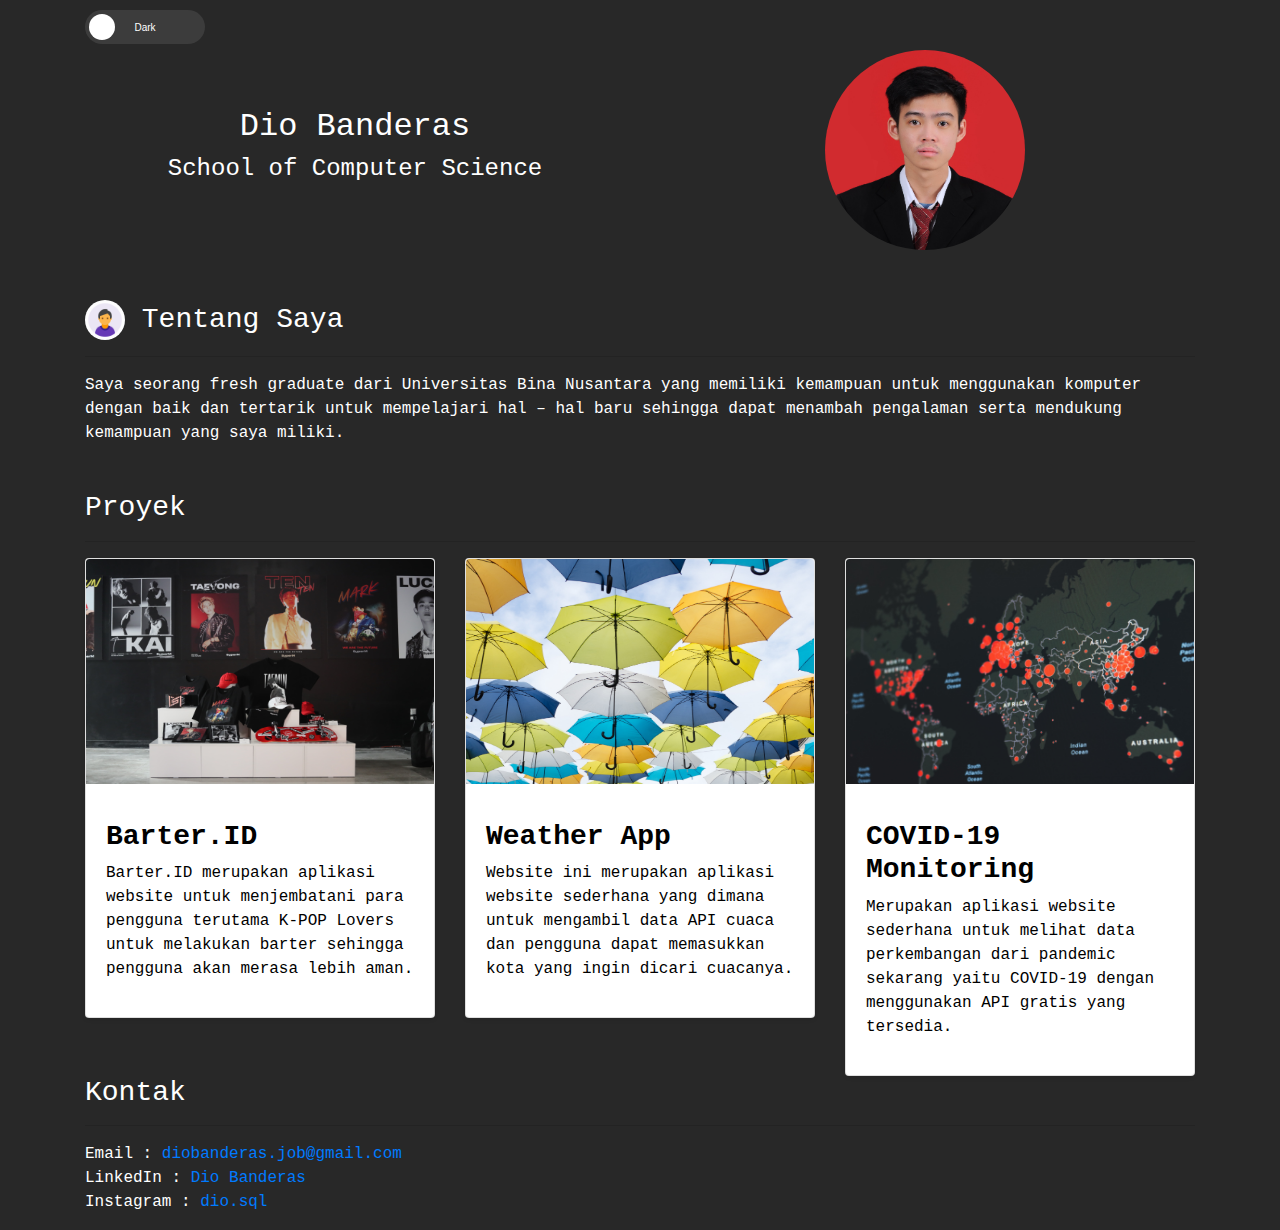
==== index.html @ d7c3e29a "Add files via upload" ====
<!DOCTYPE html>
<html lang="en">
<head>
    <meta charset="UTF-8">
    <meta http-equiv="X-UA-Compatible" content="IE=edge">
    <meta name="viewport" content="width=device-width, initial-scale=1.0">
    <link rel="stylesheet" href="https://cdn.jsdelivr.net/npm/bootstrap@4.3.1/dist/css/bootstrap.min.css" integrity="sha384-ggOyR0iXCbMQv3Xipma34MD+dH/1fQ784/j6cY/iJTQUOhcWr7x9JvoRxT2MZw1T" crossorigin="anonymous">
    <script src="script.js"></script>
    <link rel="stylesheet" href="style.css">
    <title>Landing Page</title>
</head>
<body>
    <div class="atas" id="atas">
      <div class="container">
        <label class="switch">
          <input type="checkbox" onclick="toggle_function()">
          <span class="slider"></span>
        </label>
          <text style="display: none;" id="appreance_toggle" onclick="toggle_function()">Dark Mode</text>
            <div class="row text-c">
                <div class="col align-self-center">
                    <h2>Dio Banderas</h2>
                    <h4>School of Computer Science</h4>
                </div>
                <div class="col align-self-center">
                    <img src="Image/228 - 365 Dio.jpg" alt="Dio Banderas" width="200px" height="200px" id="dio-profile">
                </div>
            </div>
        </div>
    </div>
    <div class="tengah" id="tengah">
        <div class="container">
            <div class="row">
                <div class="col">
                    <h3><img src="./Image/icons8-male-user.gif" alt="about-icon" width="40px" height="40px" style="border-radius: 50%;"> Tentang Saya</h3>
                    <hr>
                    <p>
                        Saya seorang fresh graduate dari Universitas Bina Nusantara yang memiliki kemampuan untuk menggunakan komputer dengan baik dan tertarik untuk mempelajari hal – hal baru sehingga dapat menambah pengalaman serta mendukung kemampuan yang saya miliki.
                    </p>
                </div>
            </div>
            <div class="row gap-atas">
                <div class="col-md-12">
                    <h3><!--<img src="./Image/icons8-task.gif" alt="project-icon" height="40px" width="40px" style="border-radius: 5px;">--> Proyek</h3>
                    <hr>
                    <div class="row" id="tes-grid">
                        <div class="col-md-4 mb-4" id="item-1">
                          <a href="http://barteridonline.000webhostapp.com/" style="text-decoration: none; color: black;">
                            <div class="card shadow-sm card-item">
                              <img class="bd-placeholder-img card-img-top img-hover" width="100%" height="225" src="Image/joel-muniz-aJe1a2ZpubA-unsplash.jpg" role="img" aria-label="Placeholder: Thumbnail" preserveAspectRatio="xMidYMid slice" focusable="false"><title>Placeholder</title><rect width="100%" height="100%" fill="#55595c"/>
                              <div class="card-body">
                                <p class="card-text">
                                  <b><h3>Barter.ID</h3></b>
                                  Barter.ID merupakan aplikasi website untuk menjembatani para pengguna terutama K-POP Lovers untuk melakukan barter sehingga pengguna akan merasa lebih aman.
                                </p>
                              </div>
                            </div>
                          </a>
                        </div>
                        <div class="col-md-4" id="item-2">
                          <a href="weather.html" style="text-decoration: none; color: black;">
                            <div class="card shadow-sm card-item">
                              <img class="bd-placeholder-img card-img-top img-hover" width="100%" height="225" src="Image/wim-van-t-einde-uj7eb7CgqRk-unsplash.jpg" role="img" aria-label="Placeholder: Thumbnail" preserveAspectRatio="xMidYMid slice" focusable="false"><title>Placeholder</title><rect width="100%" height="100%" fill="#55595c"/>
                  
                              <div class="card-body">
                                <p class="card-text">
                                  <b><h3>Weather App</h3></b>
                                  Website ini merupakan aplikasi website sederhana yang dimana untuk mengambil data API cuaca dan pengguna dapat memasukkan kota yang ingin
                                    dicari cuacanya.
                                </p>
                              </div>
                            </div>
                          </a>
                        </div>
                        <div class="col-md-4" id="item-3">
                          <a href="covid.html" style="text-decoration: none; color: black;">
                            <div class="card shadow-sm card-item">
                              <img class="bd-placeholder-img card-img-top img-hover" width="100%" height="225" src="Image/martin-sanchez-j2c7yf223Mk-unsplash.jpg" role="img" aria-label="Placeholder: Thumbnail" preserveAspectRatio="xMidYMid slice" focusable="false"><title>Placeholder</title><rect width="100%" height="100%" fill="#55595c"/>
                  
                              <div class="card-body">
                                <p class="card-text">
                                  <b><h3>COVID-19 Monitoring</h3></b>
                                  Merupakan aplikasi website sederhana untuk melihat data perkembangan dari pandemic sekarang yaitu COVID-19 dengan menggunakan
                                    API gratis yang tersedia.
                                </p>
                              </div>
                            </div>
                          </a>
                        </div>
                    </div>
                </div>
            </div>
        </div>
    </div>
    <div class="bawah" id="bawah">
        <div class="container">
            <div class="row">
                <div class="col">
                    <h3> <!--<img src="./Image/icons8-phonelink-ring.gif" alt="contact-icon" height="40px" width="40px" style="border-radius: 5px;">--> Kontak</h3>
                    <hr>
                    <p>
                        Email : <a href="mailto:diobanderas.job@gmail.com">diobanderas.job@gmail.com</a><br>
                        LinkedIn : <a href="https://www.linkedin.com/in/dio-banderas-283815222/">Dio Banderas</a><br>
                        Instagram : <a href="https://www.instagram.com/dio.sql/">dio.sql</a><br>
                    </p>
                </div>
            </div>
        </div>
    </div>
</body>
</html>
---- style.css ----
*{
    padding: 0px;
    margin: 0px;
    font-family: monospace;
}

#appreance_toggle{
  position: relative;
  margin-top: 25px;
}

.atas{
    width: 100%;
    height: 300px;
    background-color: #282828;
    color: white;
}

.text-c{
  text-align: center;
}

.skill{
  color: black;
}

.tengah{
  background-color: #282828;
    color: white;
}

.tengah #tes-grid{
  color: black;
}

.bawah{
  background-color: #282828;
    color: white;
}

.gap-atas{
  margin-top: 30px;
}

.container > .row > .col > #dio-profile {
    border-radius: 50%;
}

.card{
  overflow: hidden;
}

/*hover class img-hover*/
.img-hover:hover {
    transform: scale(1.1);
    transition: 0.5s;
    opacity: 0.8;
}

.bd-placeholder-img {
    font-size: 1.125rem;
    text-anchor: middle;
    -webkit-user-select: none;
    -moz-user-select: none;
    user-select: none;
}
@media (min-width: 768px) {
  .bd-placeholder-img-lg {
    font-size: 3.5rem;
  }
}

@media (max-width: 768px) {
  .atas{
    height: 370px;
  }
  #tes-grid{
    display: grid;
  }
  #item-3{
    margin-top: 25px;
  }
  .bawah > .container > .row > .col{
    margin-top: 30px;
  }
}


/*toggle css*/
/* From uiverse.io by @victoryamaykin */
.switch {
  position: relative;
  display: inline-block;
  width: 120px;
  height: 34px;
  top: 10px;
 }
 
 .switch input {
  display: none;
 }
 
 .slider {
  position: absolute;
  cursor: pointer;
  top: 0;
  left: 0;
  right: 0;
  bottom: 0;
  background-color: #3C3C3C;
  -webkit-transition: .4s;
  transition: .4s;
  border-radius: 34px;
 }
 
 .slider:before {
  position: absolute;
  content: "";
  height: 26px;
  width: 26px;
  left: 4px;
  bottom: 4px;
  background-color: white;
  -webkit-transition: .4s;
  transition: .4s;
  border-radius: 50%;
 }
 
 input:checked + .slider {
  background-color: #0E6EB8;
 }
 
 input:focus + .slider {
  box-shadow: 0 0 1px #2196F3;
 }
 
 input:checked + .slider:before {
  -webkit-transform: translateX(26px);
  -ms-transform: translateX(26px);
  transform: translateX(85px);
 }
 
 /*------ ADDED CSS ---------*/
 .slider:after {
  content: 'Dark';
  color: white;
  display: block;
  position: absolute;
  transform: translate(-50%,-50%);
  top: 50%;
  left: 50%;
  font-size: 10px;
  font-family: Verdana, sans-serif;
 }
 
 input:checked + .slider:after {
  content: 'Light';
 }
 
 /*--------- END --------*/
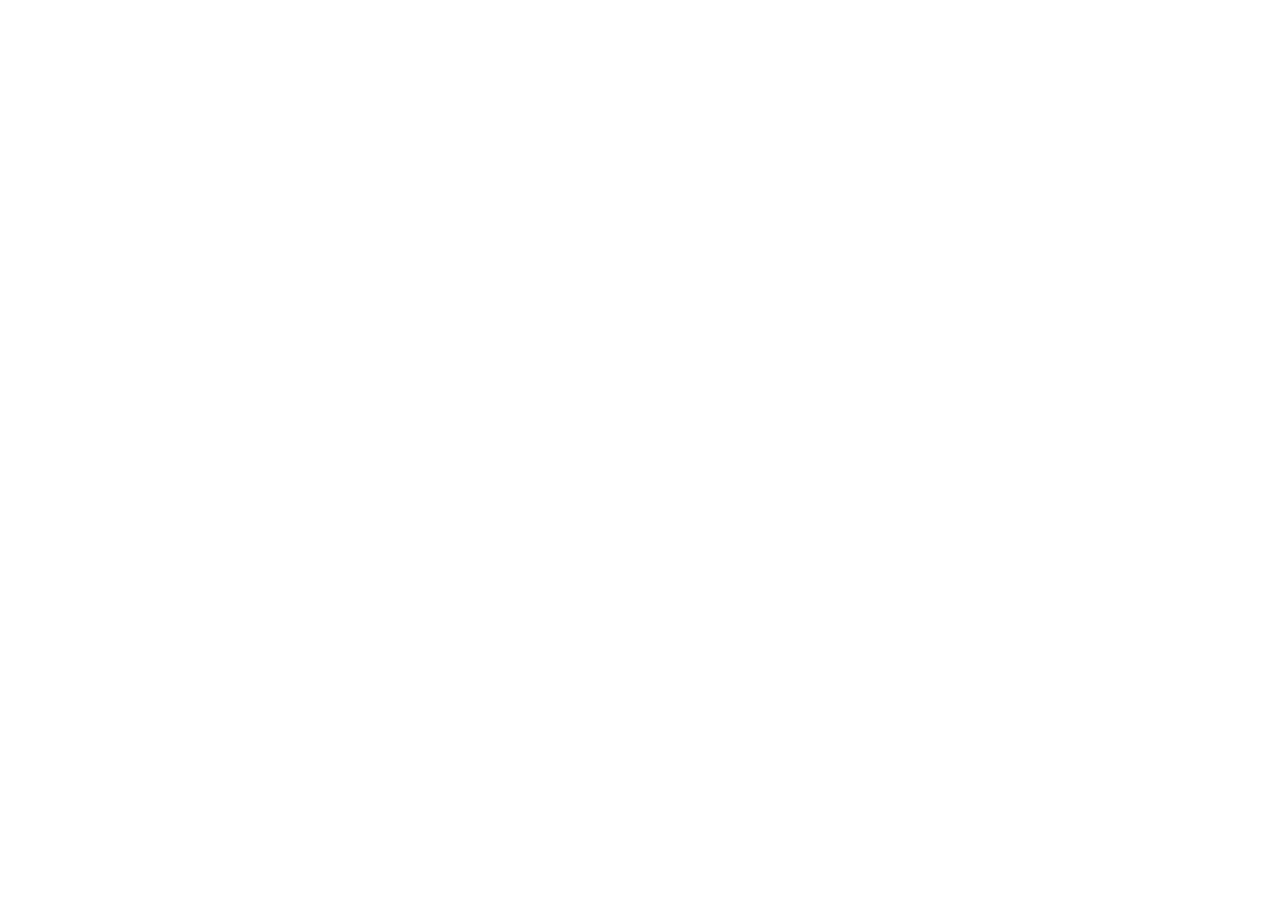
==== commit 0bfc64c3: "Update index.html" ====
--- a/index.html
+++ b/index.html
@@ -2,110 +2,10 @@
 <html lang="en">
 <head>
     <meta charset="UTF-8">
-    <meta http-equiv="X-UA-Compatible" content="IE=edge">
     <meta name="viewport" content="width=device-width, initial-scale=1.0">
-    <link rel="stylesheet" href="https://cdn.jsdelivr.net/npm/bootstrap@4.3.1/dist/css/bootstrap.min.css" integrity="sha384-ggOyR0iXCbMQv3Xipma34MD+dH/1fQ784/j6cY/iJTQUOhcWr7x9JvoRxT2MZw1T" crossorigin="anonymous">
-    <script src="script.js"></script>
-    <link rel="stylesheet" href="style.css">
-    <title>Landing Page</title>
+    <title>Document</title>
 </head>
 <body>
-    <div class="atas" id="atas">
-      <div class="container">
-        <label class="switch">
-          <input type="checkbox" onclick="toggle_function()">
-          <span class="slider"></span>
-        </label>
-          <text style="display: none;" id="appreance_toggle" onclick="toggle_function()">Dark Mode</text>
-            <div class="row text-c">
-                <div class="col align-self-center">
-                    <h2>Dio Banderas</h2>
-                    <h4>School of Computer Science</h4>
-                </div>
-                <div class="col align-self-center">
-                    <img src="Image/228 - 365 Dio.jpg" alt="Dio Banderas" width="200px" height="200px" id="dio-profile">
-                </div>
-            </div>
-        </div>
-    </div>
-    <div class="tengah" id="tengah">
-        <div class="container">
-            <div class="row">
-                <div class="col">
-                    <h3><img src="./Image/icons8-male-user.gif" alt="about-icon" width="40px" height="40px" style="border-radius: 50%;"> Tentang Saya</h3>
-                    <hr>
-                    <p>
-                        Saya seorang fresh graduate dari Universitas Bina Nusantara yang memiliki kemampuan untuk menggunakan komputer dengan baik dan tertarik untuk mempelajari hal – hal baru sehingga dapat menambah pengalaman serta mendukung kemampuan yang saya miliki.
-                    </p>
-                </div>
-            </div>
-            <div class="row gap-atas">
-                <div class="col-md-12">
-                    <h3><!--<img src="./Image/icons8-task.gif" alt="project-icon" height="40px" width="40px" style="border-radius: 5px;">--> Proyek</h3>
-                    <hr>
-                    <div class="row" id="tes-grid">
-                        <div class="col-md-4 mb-4" id="item-1">
-                          <a href="http://barteridonline.000webhostapp.com/" style="text-decoration: none; color: black;">
-                            <div class="card shadow-sm card-item">
-                              <img class="bd-placeholder-img card-img-top img-hover" width="100%" height="225" src="Image/joel-muniz-aJe1a2ZpubA-unsplash.jpg" role="img" aria-label="Placeholder: Thumbnail" preserveAspectRatio="xMidYMid slice" focusable="false"><title>Placeholder</title><rect width="100%" height="100%" fill="#55595c"/>
-                              <div class="card-body">
-                                <p class="card-text">
-                                  <b><h3>Barter.ID</h3></b>
-                                  Barter.ID merupakan aplikasi website untuk menjembatani para pengguna terutama K-POP Lovers untuk melakukan barter sehingga pengguna akan merasa lebih aman.
-                                </p>
-                              </div>
-                            </div>
-                          </a>
-                        </div>
-                        <div class="col-md-4" id="item-2">
-                          <a href="weather.html" style="text-decoration: none; color: black;">
-                            <div class="card shadow-sm card-item">
-                              <img class="bd-placeholder-img card-img-top img-hover" width="100%" height="225" src="Image/wim-van-t-einde-uj7eb7CgqRk-unsplash.jpg" role="img" aria-label="Placeholder: Thumbnail" preserveAspectRatio="xMidYMid slice" focusable="false"><title>Placeholder</title><rect width="100%" height="100%" fill="#55595c"/>
-                  
-                              <div class="card-body">
-                                <p class="card-text">
-                                  <b><h3>Weather App</h3></b>
-                                  Website ini merupakan aplikasi website sederhana yang dimana untuk mengambil data API cuaca dan pengguna dapat memasukkan kota yang ingin
-                                    dicari cuacanya.
-                                </p>
-                              </div>
-                            </div>
-                          </a>
-                        </div>
-                        <div class="col-md-4" id="item-3">
-                          <a href="covid.html" style="text-decoration: none; color: black;">
-                            <div class="card shadow-sm card-item">
-                              <img class="bd-placeholder-img card-img-top img-hover" width="100%" height="225" src="Image/martin-sanchez-j2c7yf223Mk-unsplash.jpg" role="img" aria-label="Placeholder: Thumbnail" preserveAspectRatio="xMidYMid slice" focusable="false"><title>Placeholder</title><rect width="100%" height="100%" fill="#55595c"/>
-                  
-                              <div class="card-body">
-                                <p class="card-text">
-                                  <b><h3>COVID-19 Monitoring</h3></b>
-                                  Merupakan aplikasi website sederhana untuk melihat data perkembangan dari pandemic sekarang yaitu COVID-19 dengan menggunakan
-                                    API gratis yang tersedia.
-                                </p>
-                              </div>
-                            </div>
-                          </a>
-                        </div>
-                    </div>
-                </div>
-            </div>
-        </div>
-    </div>
-    <div class="bawah" id="bawah">
-        <div class="container">
-            <div class="row">
-                <div class="col">
-                    <h3> <!--<img src="./Image/icons8-phonelink-ring.gif" alt="contact-icon" height="40px" width="40px" style="border-radius: 5px;">--> Kontak</h3>
-                    <hr>
-                    <p>
-                        Email : <a href="mailto:diobanderas.job@gmail.com">diobanderas.job@gmail.com</a><br>
-                        LinkedIn : <a href="https://www.linkedin.com/in/dio-banderas-283815222/">Dio Banderas</a><br>
-                        Instagram : <a href="https://www.instagram.com/dio.sql/">dio.sql</a><br>
-                    </p>
-                </div>
-            </div>
-        </div>
-    </div>
+    <iframe title="testing" width="600" height="373.5" src="https://app.powerbi.com/view?r=eyJrIjoiZTI0YjRiOGItZmFiOS00NDk3LTlmMzAtMmYwOWY5NzYyMDk3IiwidCI6IjM0ODViOTYzLTgyYmEtNGE2Zi04MTBmLWI1Y2MyMjZmZjg5OCIsImMiOjEwfQ%3D%3D" frameborder="0" allowFullScreen="true"></iframe>
 </body>
 </html>
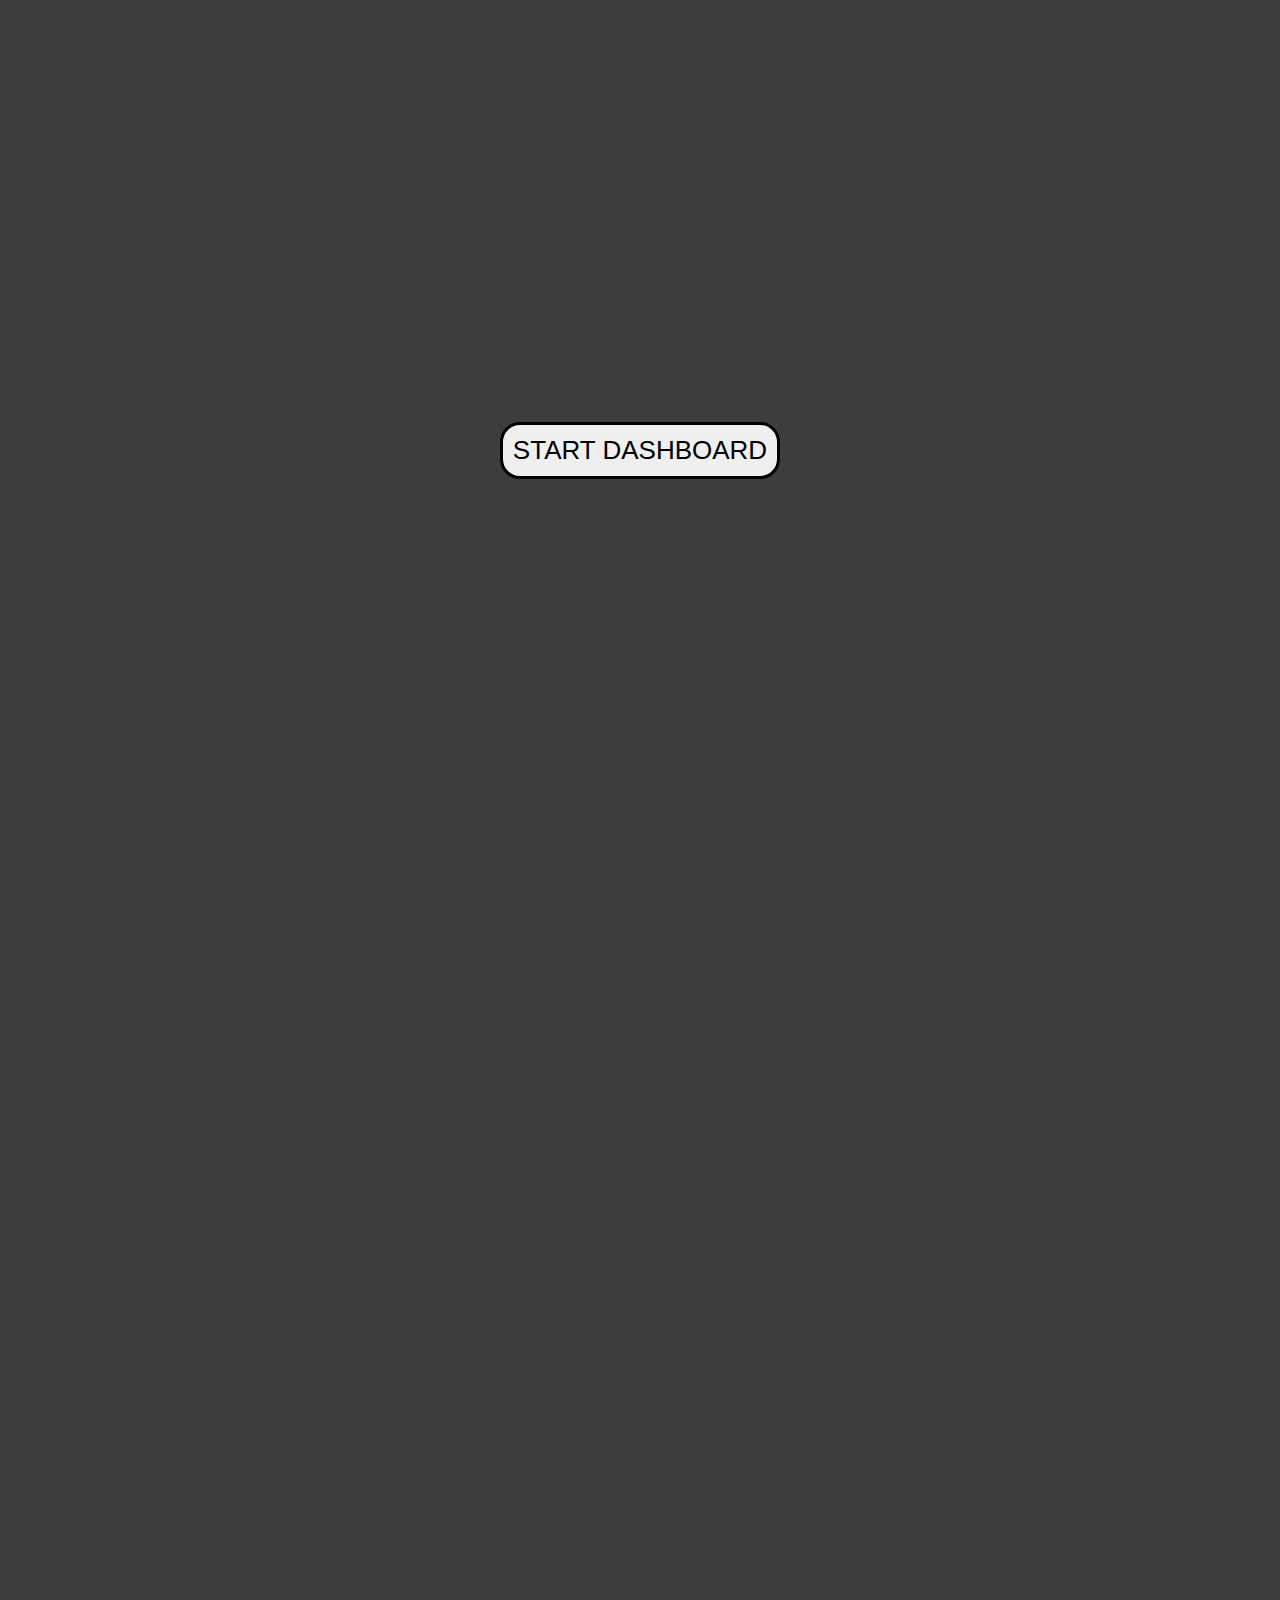
==== commit 13e88220: "Add files via upload" ====
--- a/index.html
+++ b/index.html
@@ -4,8 +4,133 @@
     <meta charset="UTF-8">
     <meta name="viewport" content="width=device-width, initial-scale=1.0">
     <title>Document</title>
+    <style>
+        body{
+            margin: 0;
+            padding: 0;
+            height: auto;
+            width: 100vw;
+            background-color: #3d3d3d;
+            overflow: hidden;
+        }
+        
+        .button{
+            padding: 10px;
+            font-size: 26px;
+            border-radius: 20px;
+            border: solid 3px black;
+            transition: 0.3s;
+        }
+
+        .button:hover{
+            border: solid 5px black;
+            
+        }
+    </style>
 </head>
 <body>
-    <iframe title="testing" width="600" height="373.5" src="https://app.powerbi.com/view?r=eyJrIjoiZTI0YjRiOGItZmFiOS00NDk3LTlmMzAtMmYwOWY5NzYyMDk3IiwidCI6IjM0ODViOTYzLTgyYmEtNGE2Zi04MTBmLWI1Y2MyMjZmZjg5OCIsImMiOjEwfQ%3D%3D" frameborder="0" allowFullScreen="true"></iframe>
+    <div class="start" id="start" style="height: 100vh; display: flex; justify-content: center; align-items: center;">
+        <button onclick="Start()" class="button">START DASHBOARD</button>
+    </div>
+
+    <div class="Dashboard" id="Dashboard">
+        <div class="page1" id="page1" style="height: 100vh;">
+            <iframe width="100%" height="100%" src="https://app.powerbi.com/reportEmbed?reportId=9178bce2-6270-4099-b625-aa5683039d3d&autoAuth=true&filterPaneEnabled=false&navContentPaneEnabled=false&pageName=2f0eaccc04a927c77c2b&ctid=df225f27-4dfa-4323-b602-4ff986b75ec6" frameborder="0" allowFullScreen="true"></iframe>
+        </div>
+
+        <div class="page2" id="page2" style="height: 100vh;">
+            <iframe width="100%" height="100%" src="https://app.powerbi.com/reportEmbed?reportId=9178bce2-6270-4099-b625-aa5683039d3d&autoAuth=true&filterPaneEnabled=false&navContentPaneEnabled=false&pageName=35926ee5691dde057f14&ctid=df225f27-4dfa-4323-b602-4ff986b75ec6" frameborder="0" allowFullScreen="true"></iframe>
+        </div>
+
+        <div class="page3" id="page3" style="height: 100vh;">
+            <iframe width="100%" height="100%" src="https://app.powerbi.com/reportEmbed?reportId=9178bce2-6270-4099-b625-aa5683039d3d&autoAuth=true&filterPaneEnabled=false&navContentPaneEnabled=false&pageName=a8d8d35651dcaf880237&ctid=df225f27-4dfa-4323-b602-4ff986b75ec6" frameborder="0" allowFullScreen="true"></iframe>
+        </div>
+
+        <div class="page4" id="page4" style="height: 100vh;">
+            <iframe width="100%" height="100%" src="https://app.powerbi.com/reportEmbed?reportId=9178bce2-6270-4099-b625-aa5683039d3d&autoAuth=true&filterPaneEnabled=false&navContentPaneEnabled=false&pageName=22439338fce21351fefc&ctid=df225f27-4dfa-4323-b602-4ff986b75ec6" frameborder="0" allowFullScreen="true"></iframe>
+        </div>
+
+        <div class="page5" id="page5" style="height: 100vh;">
+            <iframe width="100%" height="100%" src="https://app.powerbi.com/reportEmbed?reportId=9178bce2-6270-4099-b625-aa5683039d3d&autoAuth=true&filterPaneEnabled=false&navContentPaneEnabled=false&pageName=91155179cadf7ab85ed6&ctid=df225f27-4dfa-4323-b602-4ff986b75ec6" frameborder="0" allowFullScreen="true"></iframe>
+        </div>
+
+        <div class="page6" id="page6" style="height: 100vh;">
+            <iframe width="100%" height="100%" src="https://app.powerbi.com/reportEmbed?reportId=9178bce2-6270-4099-b625-aa5683039d3d&autoAuth=true&filterPaneEnabled=false&navContentPaneEnabled=false&pageName=29f549a55bc8dfe6e702&ctid=df225f27-4dfa-4323-b602-4ff986b75ec6" frameborder="0" allowFullScreen="true"></iframe>
+        </div>
+
+        <div class="page7" id="page7" style="height: 100vh;">
+            <iframe width="100%" height="100%" src="https://app.powerbi.com/reportEmbed?reportId=9178bce2-6270-4099-b625-aa5683039d3d&autoAuth=true&filterPaneEnabled=false&navContentPaneEnabled=false&pageName=4f166b7a7ce81f4381aa&ctid=df225f27-4dfa-4323-b602-4ff986b75ec6" frameborder="0" allowFullScreen="true"></iframe>
+        </div>
+
+        <div class="page8" id="page8" style="height: 100vh;">
+            <iframe width="100%" height="100%" src="https://app.powerbi.com/reportEmbed?reportId=9178bce2-6270-4099-b625-aa5683039d3d&autoAuth=true&filterPaneEnabled=false&navContentPaneEnabled=false&pageName=4559cbd4c812d04cca5b&ctid=df225f27-4dfa-4323-b602-4ff986b75ec6" frameborder="0" allowFullScreen="true"></iframe>
+        </div>
+
+        <div class="page9" id="page9" style="height: 100vh;">
+            <iframe width="100%" height="100%" src="https://app.powerbi.com/reportEmbed?reportId=9178bce2-6270-4099-b625-aa5683039d3d&autoAuth=true&filterPaneEnabled=false&navContentPaneEnabled=false&pageName=0a23e46ce2ceab3a7d7d&ctid=df225f27-4dfa-4323-b602-4ff986b75ec6" frameborder="0" allowFullScreen="true"></iframe>
+        </div>
+
+        <div class="page10" id="page10" style="height: 100vh;">
+            <iframe width="100%" height="100%" src="https://app.powerbi.com/reportEmbed?reportId=9178bce2-6270-4099-b625-aa5683039d3d&autoAuth=true&filterPaneEnabled=false&navContentPaneEnabled=false&pageName=6621f8ed1757109fb6b1&ctid=df225f27-4dfa-4323-b602-4ff986b75ec6" frameborder="0" allowFullScreen="true"></iframe>
+        </div>
+
+        <div class="page11" id="page11" style="height: 100vh;">
+            <iframe width="100%" height="100%" src="https://app.powerbi.com/reportEmbed?reportId=9178bce2-6270-4099-b625-aa5683039d3d&autoAuth=true&filterPaneEnabled=false&navContentPaneEnabled=false&pageName=667f122e34e17c6be422&ctid=df225f27-4dfa-4323-b602-4ff986b75ec6" frameborder="0" allowFullScreen="true"></iframe>
+        </div>
+
+        <div class="page12" id="page12" style="height: 100vh;">
+            <iframe width="100%" height="100%" src="https://app.powerbi.com/reportEmbed?reportId=9178bce2-6270-4099-b625-aa5683039d3d&autoAuth=true&filterPaneEnabled=false&navContentPaneEnabled=false&pageName=dbab303ecc2926e4ed5d&ctid=df225f27-4dfa-4323-b602-4ff986b75ec6" frameborder="0" allowFullScreen="true"></iframe>
+        </div>
+
+        <div class="page13" id="page13" style="height: 100vh;">
+            <iframe width="100%" height="100%" src="https://app.powerbi.com/reportEmbed?reportId=9178bce2-6270-4099-b625-aa5683039d3d&autoAuth=true&filterPaneEnabled=false&navContentPaneEnabled=false&pageName=0edd5011dd38151f1819&ctid=df225f27-4dfa-4323-b602-4ff986b75ec6" frameborder="0" allowFullScreen="true"></iframe>
+        </div>
+    </div>
+    
+    <script>
+        var JumlahPage = 13; /*jumlah halaman*/
+        var SlideTime = 30000; /*in ms*/
+        var JumlahLoop = 1; /*berapa kali loop untuk refresh lagi*/
+
+
+        var Position = 2;
+        var TempLoop = 0;
+
+        const DashboardContent = document.getElementById("Dashboard").innerHTML;
+
+        function Run(){
+            if (TempLoop >= JumlahLoop){
+                // location.reload();
+                document.getElementById("Dashboard").innerHTML = DashboardContent;
+                Position = 2;
+                TempLoop = 0;
+            }else{
+                if(Position > JumlahPage){
+                    document.getElementById("page"+JumlahPage).style.display = "none";
+                    document.getElementById("page1").style.display = "block";
+                    Position = 2;
+                }else if (Position > 1){
+                    document.getElementById("page"+(Position-1)).style.display = "none";
+                    document.getElementById("page"+Position).style.display = "block";
+                    Position = Position + 1;
+                }
+            }
+
+            if(Position === JumlahPage + 1){
+                TempLoop = TempLoop + 1;
+            }
+            
+            console.log(Position);
+            console.log(TempLoop);
+        }
+
+        function Start(){
+            document.getElementById("start").style.display = "none";
+            
+            document.getElementById("Dashboard").requestFullscreen();
+
+            setInterval(Run,SlideTime);
+        }
+    </script>
 </body>
-</html>
+</html>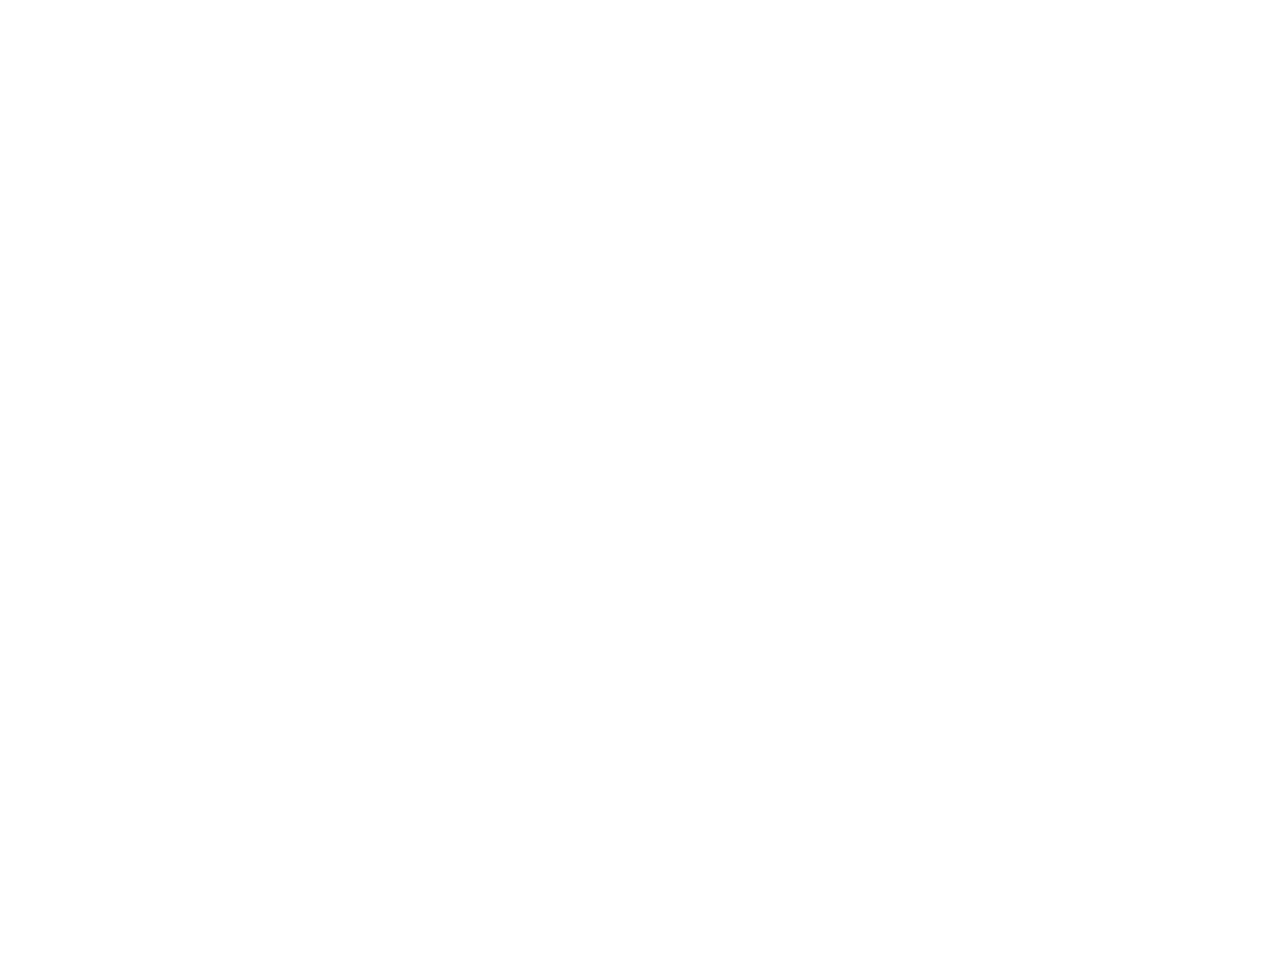
==== commit c9e1b1c6: "Add files via upload" ====
--- a/index.html
+++ b/index.html
@@ -3,134 +3,64 @@
 <head>
     <meta charset="UTF-8">
     <meta name="viewport" content="width=device-width, initial-scale=1.0">
-    <title>Document</title>
+    <title>Dashboard Management</title>
     <style>
         body{
-            margin: 0;
-            padding: 0;
-            height: auto;
-            width: 100vw;
-            background-color: #3d3d3d;
+            margin: 0px;
+            padding: 0px;
             overflow: hidden;
         }
-        
-        .button{
-            padding: 10px;
-            font-size: 26px;
-            border-radius: 20px;
-            border: solid 3px black;
-            transition: 0.3s;
+        .container{
+            height: 108.5vh;
+            width: 100%;
+            overflow: hidden;
         }
-
-        .button:hover{
-            border: solid 5px black;
-            
+        .fullres{
+            height: 100%;
+            width: 100%;
+            overflow: hidden;
         }
     </style>
 </head>
 <body>
-    <div class="start" id="start" style="height: 100vh; display: flex; justify-content: center; align-items: center;">
-        <button onclick="Start()" class="button">START DASHBOARD</button>
+    <div class="container">
+        <div class="fullres">
+            <iframe id="powerbi" title="Dashboard Management Development" class="fullres" src="https://app.powerbi.com/view?r=eyJrIjoiN2UyMzdiNmYtYjM2YS00MDE0LTkwYmQtZTNhNjE2YmM3ZTgxIiwidCI6ImRmMjI1ZjI3LTRkZmEtNDMyMy1iNjAyLTRmZjk4NmI3NWVjNiIsImMiOjEwfQ%3D%3D&pageName=ae91879f620705b62dcd" frameborder="0" allowFullScreen="true"></iframe>
+        </div>
     </div>
 
-    <div class="Dashboard" id="Dashboard">
-        <div class="page1" id="page1" style="height: 100vh;">
-            <iframe width="100%" height="100%" src="https://app.powerbi.com/reportEmbed?reportId=9178bce2-6270-4099-b625-aa5683039d3d&autoAuth=true&filterPaneEnabled=false&navContentPaneEnabled=false&pageName=2f0eaccc04a927c77c2b&ctid=df225f27-4dfa-4323-b602-4ff986b75ec6" frameborder="0" allowFullScreen="true"></iframe>
-        </div>
+    <script>
+        var MaxPage = 10; //jumlah halaman
+        var TimeLoop = 20000; //dalam satuan ms
 
-        <div class="page2" id="page2" style="height: 100vh;">
-            <iframe width="100%" height="100%" src="https://app.powerbi.com/reportEmbed?reportId=9178bce2-6270-4099-b625-aa5683039d3d&autoAuth=true&filterPaneEnabled=false&navContentPaneEnabled=false&pageName=35926ee5691dde057f14&ctid=df225f27-4dfa-4323-b602-4ff986b75ec6" frameborder="0" allowFullScreen="true"></iframe>
-        </div>
-
-        <div class="page3" id="page3" style="height: 100vh;">
-            <iframe width="100%" height="100%" src="https://app.powerbi.com/reportEmbed?reportId=9178bce2-6270-4099-b625-aa5683039d3d&autoAuth=true&filterPaneEnabled=false&navContentPaneEnabled=false&pageName=a8d8d35651dcaf880237&ctid=df225f27-4dfa-4323-b602-4ff986b75ec6" frameborder="0" allowFullScreen="true"></iframe>
-        </div>
-
-        <div class="page4" id="page4" style="height: 100vh;">
-            <iframe width="100%" height="100%" src="https://app.powerbi.com/reportEmbed?reportId=9178bce2-6270-4099-b625-aa5683039d3d&autoAuth=true&filterPaneEnabled=false&navContentPaneEnabled=false&pageName=22439338fce21351fefc&ctid=df225f27-4dfa-4323-b602-4ff986b75ec6" frameborder="0" allowFullScreen="true"></iframe>
-        </div>
-
-        <div class="page5" id="page5" style="height: 100vh;">
-            <iframe width="100%" height="100%" src="https://app.powerbi.com/reportEmbed?reportId=9178bce2-6270-4099-b625-aa5683039d3d&autoAuth=true&filterPaneEnabled=false&navContentPaneEnabled=false&pageName=91155179cadf7ab85ed6&ctid=df225f27-4dfa-4323-b602-4ff986b75ec6" frameborder="0" allowFullScreen="true"></iframe>
-        </div>
-
-        <div class="page6" id="page6" style="height: 100vh;">
-            <iframe width="100%" height="100%" src="https://app.powerbi.com/reportEmbed?reportId=9178bce2-6270-4099-b625-aa5683039d3d&autoAuth=true&filterPaneEnabled=false&navContentPaneEnabled=false&pageName=29f549a55bc8dfe6e702&ctid=df225f27-4dfa-4323-b602-4ff986b75ec6" frameborder="0" allowFullScreen="true"></iframe>
-        </div>
-
-        <div class="page7" id="page7" style="height: 100vh;">
-            <iframe width="100%" height="100%" src="https://app.powerbi.com/reportEmbed?reportId=9178bce2-6270-4099-b625-aa5683039d3d&autoAuth=true&filterPaneEnabled=false&navContentPaneEnabled=false&pageName=4f166b7a7ce81f4381aa&ctid=df225f27-4dfa-4323-b602-4ff986b75ec6" frameborder="0" allowFullScreen="true"></iframe>
-        </div>
-
-        <div class="page8" id="page8" style="height: 100vh;">
-            <iframe width="100%" height="100%" src="https://app.powerbi.com/reportEmbed?reportId=9178bce2-6270-4099-b625-aa5683039d3d&autoAuth=true&filterPaneEnabled=false&navContentPaneEnabled=false&pageName=4559cbd4c812d04cca5b&ctid=df225f27-4dfa-4323-b602-4ff986b75ec6" frameborder="0" allowFullScreen="true"></iframe>
-        </div>
-
-        <div class="page9" id="page9" style="height: 100vh;">
-            <iframe width="100%" height="100%" src="https://app.powerbi.com/reportEmbed?reportId=9178bce2-6270-4099-b625-aa5683039d3d&autoAuth=true&filterPaneEnabled=false&navContentPaneEnabled=false&pageName=0a23e46ce2ceab3a7d7d&ctid=df225f27-4dfa-4323-b602-4ff986b75ec6" frameborder="0" allowFullScreen="true"></iframe>
-        </div>
-
-        <div class="page10" id="page10" style="height: 100vh;">
-            <iframe width="100%" height="100%" src="https://app.powerbi.com/reportEmbed?reportId=9178bce2-6270-4099-b625-aa5683039d3d&autoAuth=true&filterPaneEnabled=false&navContentPaneEnabled=false&pageName=6621f8ed1757109fb6b1&ctid=df225f27-4dfa-4323-b602-4ff986b75ec6" frameborder="0" allowFullScreen="true"></iframe>
-        </div>
-
-        <div class="page11" id="page11" style="height: 100vh;">
-            <iframe width="100%" height="100%" src="https://app.powerbi.com/reportEmbed?reportId=9178bce2-6270-4099-b625-aa5683039d3d&autoAuth=true&filterPaneEnabled=false&navContentPaneEnabled=false&pageName=667f122e34e17c6be422&ctid=df225f27-4dfa-4323-b602-4ff986b75ec6" frameborder="0" allowFullScreen="true"></iframe>
-        </div>
-
-        <div class="page12" id="page12" style="height: 100vh;">
-            <iframe width="100%" height="100%" src="https://app.powerbi.com/reportEmbed?reportId=9178bce2-6270-4099-b625-aa5683039d3d&autoAuth=true&filterPaneEnabled=false&navContentPaneEnabled=false&pageName=dbab303ecc2926e4ed5d&ctid=df225f27-4dfa-4323-b602-4ff986b75ec6" frameborder="0" allowFullScreen="true"></iframe>
-        </div>
-
-        <div class="page13" id="page13" style="height: 100vh;">
-            <iframe width="100%" height="100%" src="https://app.powerbi.com/reportEmbed?reportId=9178bce2-6270-4099-b625-aa5683039d3d&autoAuth=true&filterPaneEnabled=false&navContentPaneEnabled=false&pageName=0edd5011dd38151f1819&ctid=df225f27-4dfa-4323-b602-4ff986b75ec6" frameborder="0" allowFullScreen="true"></iframe>
-        </div>
-    </div>
-    
-    <script>
-        var JumlahPage = 13; /*jumlah halaman*/
-        var SlideTime = 30000; /*in ms*/
-        var JumlahLoop = 1; /*berapa kali loop untuk refresh lagi*/
+        var page1 = "https://app.powerbi.com/view?r=eyJrIjoiN2UyMzdiNmYtYjM2YS00MDE0LTkwYmQtZTNhNjE2YmM3ZTgxIiwidCI6ImRmMjI1ZjI3LTRkZmEtNDMyMy1iNjAyLTRmZjk4NmI3NWVjNiIsImMiOjEwfQ%3D%3D&pageName=ae91879f620705b62dcd";
+        var page2 = "https://app.powerbi.com/view?r=eyJrIjoiN2UyMzdiNmYtYjM2YS00MDE0LTkwYmQtZTNhNjE2YmM3ZTgxIiwidCI6ImRmMjI1ZjI3LTRkZmEtNDMyMy1iNjAyLTRmZjk4NmI3NWVjNiIsImMiOjEwfQ%3D%3D&pageName=35926ee5691dde057f14";
+        var page3 = "https://app.powerbi.com/view?r=eyJrIjoiN2UyMzdiNmYtYjM2YS00MDE0LTkwYmQtZTNhNjE2YmM3ZTgxIiwidCI6ImRmMjI1ZjI3LTRkZmEtNDMyMy1iNjAyLTRmZjk4NmI3NWVjNiIsImMiOjEwfQ%3D%3D&pageName=a8d8d35651dcaf880237";
+        var page4 = "https://app.powerbi.com/view?r=eyJrIjoiN2UyMzdiNmYtYjM2YS00MDE0LTkwYmQtZTNhNjE2YmM3ZTgxIiwidCI6ImRmMjI1ZjI3LTRkZmEtNDMyMy1iNjAyLTRmZjk4NmI3NWVjNiIsImMiOjEwfQ%3D%3D&pageName=9d2657c8543b1c595cd6";
+        var page5 = "https://app.powerbi.com/view?r=eyJrIjoiN2UyMzdiNmYtYjM2YS00MDE0LTkwYmQtZTNhNjE2YmM3ZTgxIiwidCI6ImRmMjI1ZjI3LTRkZmEtNDMyMy1iNjAyLTRmZjk4NmI3NWVjNiIsImMiOjEwfQ%3D%3D&pageName=29f549a55bc8dfe6e702";
+        var page6 = "https://app.powerbi.com/view?r=eyJrIjoiN2UyMzdiNmYtYjM2YS00MDE0LTkwYmQtZTNhNjE2YmM3ZTgxIiwidCI6ImRmMjI1ZjI3LTRkZmEtNDMyMy1iNjAyLTRmZjk4NmI3NWVjNiIsImMiOjEwfQ%3D%3D&pageName=7af489c5d0c4c3fa43fa";
+        var page7 = "https://app.powerbi.com/view?r=eyJrIjoiN2UyMzdiNmYtYjM2YS00MDE0LTkwYmQtZTNhNjE2YmM3ZTgxIiwidCI6ImRmMjI1ZjI3LTRkZmEtNDMyMy1iNjAyLTRmZjk4NmI3NWVjNiIsImMiOjEwfQ%3D%3D&pageName=4559cbd4c812d04cca5b";
+        var page8 = "https://app.powerbi.com/view?r=eyJrIjoiN2UyMzdiNmYtYjM2YS00MDE0LTkwYmQtZTNhNjE2YmM3ZTgxIiwidCI6ImRmMjI1ZjI3LTRkZmEtNDMyMy1iNjAyLTRmZjk4NmI3NWVjNiIsImMiOjEwfQ%3D%3D&pageName=c7be012a34a82f91222e";
+        var page9 = "https://app.powerbi.com/view?r=eyJrIjoiN2UyMzdiNmYtYjM2YS00MDE0LTkwYmQtZTNhNjE2YmM3ZTgxIiwidCI6ImRmMjI1ZjI3LTRkZmEtNDMyMy1iNjAyLTRmZjk4NmI3NWVjNiIsImMiOjEwfQ%3D%3D&pageName=7be4a91ed7463fa79605";
+        var page10 = "https://app.powerbi.com/view?r=eyJrIjoiN2UyMzdiNmYtYjM2YS00MDE0LTkwYmQtZTNhNjE2YmM3ZTgxIiwidCI6ImRmMjI1ZjI3LTRkZmEtNDMyMy1iNjAyLTRmZjk4NmI3NWVjNiIsImMiOjEwfQ%3D%3D&pageName=f072d8c3412bd5c61589";
 
 
-        var Position = 2;
-        var TempLoop = 0;
 
-        const DashboardContent = document.getElementById("Dashboard").innerHTML;
+        var StartPage = 2;
 
-        function Run(){
-            if (TempLoop >= JumlahLoop){
-                // location.reload();
-                document.getElementById("Dashboard").innerHTML = DashboardContent;
-                Position = 2;
-                TempLoop = 0;
+        setInterval(() => {
+            if(StartPage == MaxPage + 1){
+                StartPage = 1;
             }else{
-                if(Position > JumlahPage){
-                    document.getElementById("page"+JumlahPage).style.display = "none";
-                    document.getElementById("page1").style.display = "block";
-                    Position = 2;
-                }else if (Position > 1){
-                    document.getElementById("page"+(Position-1)).style.display = "none";
-                    document.getElementById("page"+Position).style.display = "block";
-                    Position = Position + 1;
-                }
+                console.log("Page "+StartPage);
+
+                var pageVar = "page" + StartPage;
+
+                document.getElementById('powerbi').src = window[pageVar];
+
+                StartPage = StartPage + 1;
             }
-
-            if(Position === JumlahPage + 1){
-                TempLoop = TempLoop + 1;
-            }
-            
-            console.log(Position);
-            console.log(TempLoop);
-        }
-
-        function Start(){
-            document.getElementById("start").style.display = "none";
-            
-            document.getElementById("Dashboard").requestFullscreen();
-
-            setInterval(Run,SlideTime);
-        }
+        }, TimeLoop);
     </script>
 </body>
 </html>